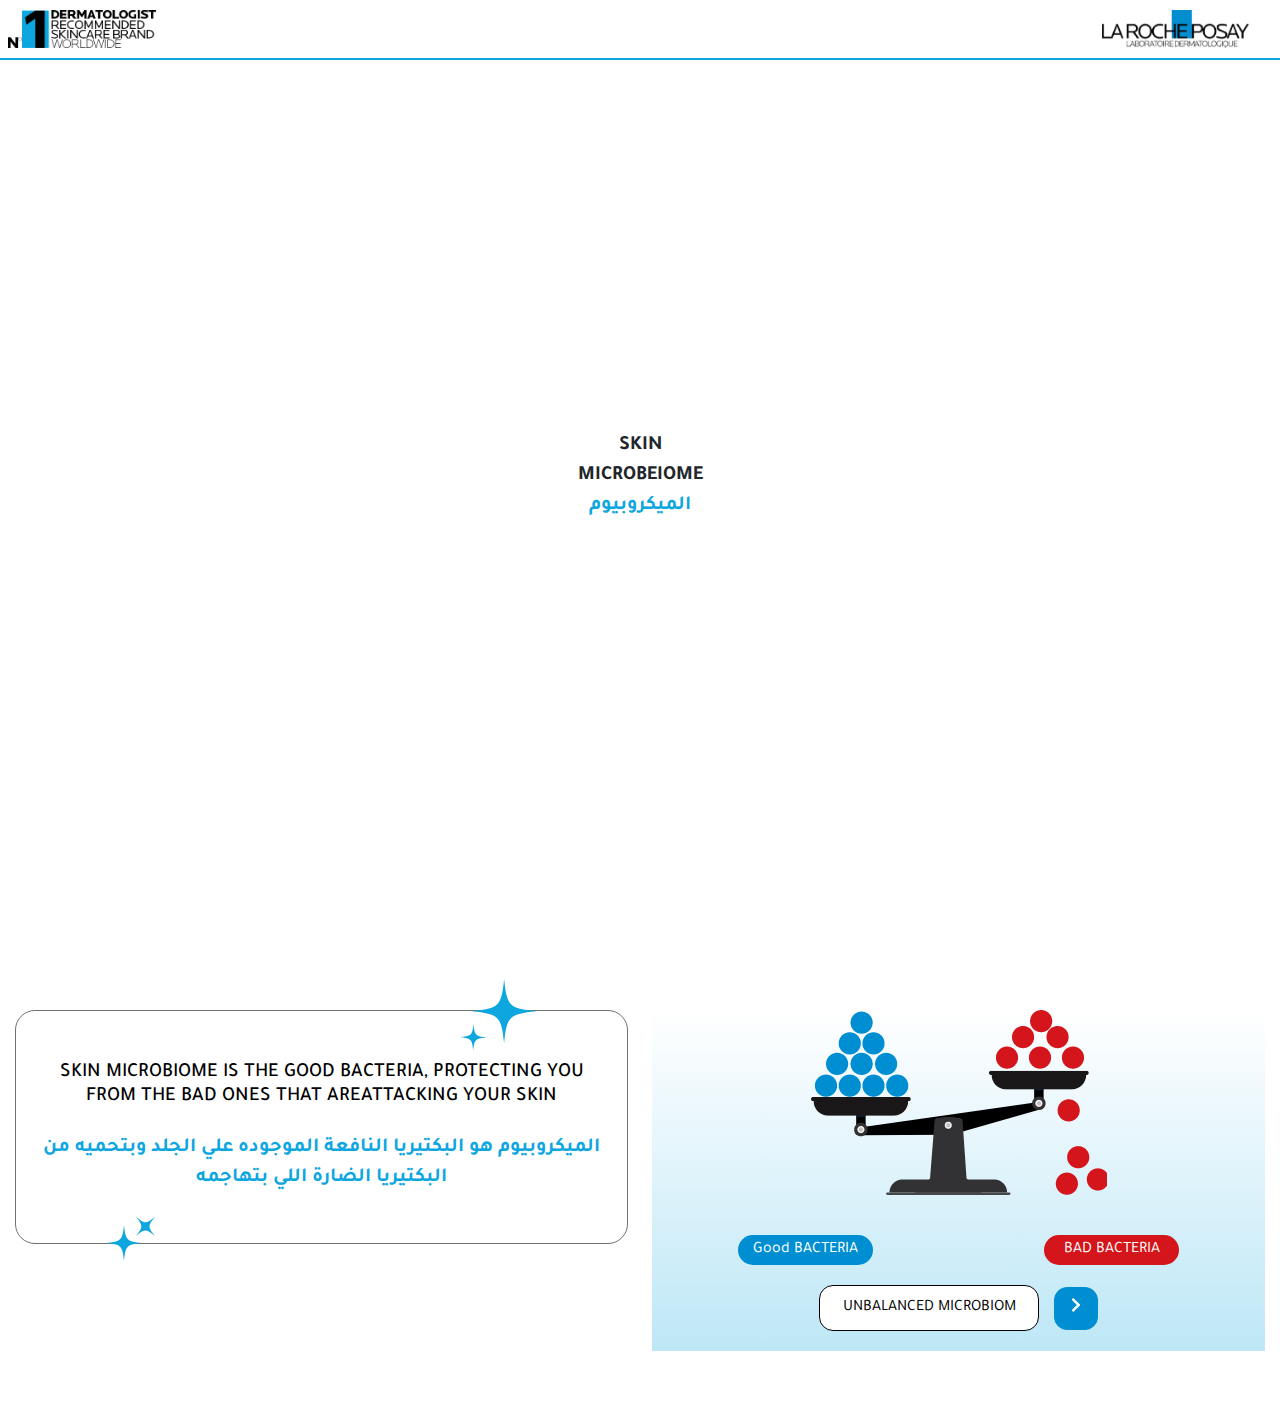
==== index.html @ da508f16 "first commit" ====
<!DOCTYPE html>
<html lang="en">
  <head>
    <meta charset="UTF-8" />
    <meta http-equiv="X-UA-Compatible" content="IE=edge" />
    <meta name="viewport" content="width=device-width, initial-scale=1.0" />
    <title>LA-ROUCHE</title>
    <link rel="stylesheet" href="assets/css/all.min.css" />
    <link rel="stylesheet" href="assets/css/animate.css" />
    <link rel="stylesheet" href="assets/css/bootstrap.min.css" />
    <link rel="stylesheet" href="assets/sass/main.scss" />
    <link rel="stylesheet" href="assets/sass/main.css" />
    <style>
      header {
        background-image: url("./assets/images/lrp-microbiome-visual.png");
      }
    </style>
  </head>
  <body>
    <!-- start Nav -->
    <nav>
      <div
        class="d-flex justify-content-between align-content-start flex-row px-2"
      >
        <img src="./assets/images/Vector Smart Object.png" alt="" />
        <img src="./assets/images/Group-101.png" alt="" />
      </div>
    </nav>
    <!-- start Nav -->

    <!-- start header -->
    <header>
      <div class="overlay">
        <h2 style="color: #fff">أعرف أكثر عن</h2>
        <div class="_info">
          <p>
            SKIN <br />
            MICROBEIOME
          </p>
          <span> الميكروبيوم </span>
        </div>
        <img src="./assets/images/down-chevron.png" alt="arrow" />
      </div>
    </header>
    <!-- start header -->

    <!-- start micromeiome -->
    <section class="about_">
      <div class="row">
        <div class="col-md-6 col-12">
          <div class="about_us">
            <h4 class="text-uppercase mb-4 font-weight-bold">
              SKIN MICROBIOME IS THE GOOD BACTERIA, PROTECTING YOU FROM THE BAD
              ONES THAT AREATTACKING YOUR SKIN
            </h4>
            <span
              >الميكروبيوم هو البكتيريا النافعة الموجوده علي الجلد وبتحميه من
              البكتيريا الضارة اللي بتهاجمه
            </span>
            <div class="star-one">
              <img src="./assets/images/Group-109.png" alt="">
              <img src="./assets/images/Group-113.png" alt="">
            </div>
            <div class="star-two">
              <img src="./assets/images/Group-111.png" alt="">
              <img src="./assets/images/Group-114.png" alt="">
            </div>
          </div>
        </div>
        <div class="col-md-6 col-12">
          <div class="about_us_desc">
            <img src="./assets/images/Group-2435.png" alt="info" />
            <div class="btns_">
              <button>Good BACTERIA</button>
              <button>BAD BACTERIA</button>
            </div>
            <div class="_anchor">
              <span> UNBALANCED MICROBIOM </span>
              <a href="categoies.html">
                <i class="fas fa-chevron-right"> </i>
              </a>
            </div>
          </div>
        </div>
      </div>
    </section>
    <!-- start micromeiome -->

    <script src="assets/js/jquery-3.6.0.min.js"></script>
    <script src="assets/js/bootstrap.min.js"></script>
    <script src="assets/js/all.min.js"></script>
    <script src="assets/js/wow.min.js"></script>
    <script src="assets/js/main.js"></script>
  </body>
</html>
---- assets/sass/main.css ----
@import url("https://fonts.googleapis.com/css2?family=Cairo:wght@400;700;900&family=Tajawal:wght@400;700;900&display=swap");
* {
  padding: 0;
  margin: 0;
  -webkit-box-sizing: border-box;
          box-sizing: border-box;
  scroll-behavior: smooth;
}

body {
  direction: ltr;
  text-align: start;
  overflow-x: hidden;
  font-family: 'Tajawal', sans-serif;
}

::-webkit-scrollbar-thumb {
  background-color: #0DA6DF;
  border-radius: 0px;
}

::-webkit-scrollbar {
  width: 4px;
  background-color: transparent;
}

a {
  text-decoration: none !important;
}

h1,
h2,
h3,
h4,
h5,
h6,
p,
span,
a,
li,
label {
  text-transform: capitalize;
}

ul,
ol {
  list-style: none;
  margin: 0px;
  padding: 0px;
}

button {
  outline: 0;
  border: 0;
  background: transparent;
}

.theme {
  --primary-color: #0DA6DF;
}

nav {
  border-bottom: 2px solid #0DA6DF;
}

nav img {
  -o-object-fit: contain;
     object-fit: contain;
  padding: 10px 0;
}

header {
  background-position: center;
  background-size: cover;
  background-attachment: fixed;
  background-repeat: no-repeat;
  height: 100vh;
  width: 100%;
}

header .overlay {
  position: relative;
  width: 100%;
  height: 100%;
  display: -webkit-box;
  display: -ms-flexbox;
  display: flex;
  -webkit-box-pack: center;
      -ms-flex-pack: center;
          justify-content: center;
  -webkit-box-align: center;
      -ms-flex-align: center;
          align-items: center;
  -webkit-box-orient: vertical;
  -webkit-box-direction: normal;
      -ms-flex-direction: column;
          flex-direction: column;
}

header h2 {
  color: #fff;
  font-size: 36px;
  font-weight: bold;
}

header ._info {
  background: #ffffffe0;
  padding: 15px;
  border-radius: 50%;
  width: 150px;
  height: 150px;
  display: -webkit-box;
  display: -ms-flexbox;
  display: flex;
  -webkit-box-pack: center;
      -ms-flex-pack: center;
          justify-content: center;
  -webkit-box-align: center;
      -ms-flex-align: center;
          align-items: center;
  -webkit-box-orient: vertical;
  -webkit-box-direction: normal;
      -ms-flex-direction: column;
          flex-direction: column;
}

header ._info p {
  font-size: 20px;
  font-weight: bold;
  text-align: center;
  margin-bottom: 0;
  z-index: 999;
}

header ._info span {
  font-weight: bold;
  color: #0DA6DF;
  font-size: 20px;
  z-index: 999;
}

header img {
  width: 50px;
  margin-top: 70px;
}

.about_ {
  padding: 50px 15px;
}

.about_ .about_us {
  text-align: center;
  border-radius: 20px;
  border: 1px solid #707070;
  padding: 50px 25px;
  position: relative;
}

.about_ .about_us h4 {
  font-size: 20px;
  color: #000;
}

.about_ .about_us span {
  font-size: 20px;
  color: #0DA6DF;
  font-weight: bold;
}

.about_ .star-one {
  position: absolute;
  top: -32px;
  right: 90px;
}

.about_ .star-one img:last-of-type {
  top: 45px;
  right: 50px;
  position: absolute;
}

.about_ .star-two {
  position: absolute;
  bottom: -18px;
  left: 90px;
}

.about_ .star-two img:last-of-type {
  bottom: 25px;
  left: 30px;
  position: absolute;
}

.about_ .about_us_desc {
  text-align: center;
  background-image: -webkit-gradient(linear, left bottom, left top, from(#0da6df45), to(#FFFFFF));
  background-image: linear-gradient(to top, #0da6df45, #FFFFFF);
  padding-bottom: 20px;
}

@media (max-width: 991px) {
  .about_ .about_us_desc {
    margin-top: 35px;
  }
}

.about_ .about_us_desc .btns_ {
  margin-top: 20px;
  display: -webkit-box;
  display: -ms-flexbox;
  display: flex;
  -ms-flex-pack: distribute;
      justify-content: space-around;
  -webkit-box-orient: horizontal;
  -webkit-box-direction: normal;
      -ms-flex-direction: row;
          flex-direction: row;
  -webkit-box-align: center;
      -ms-flex-align: center;
          align-items: center;
}

.about_ .about_us_desc .btns_ button {
  width: 135px;
  border-radius: 20px;
  height: 30px;
  color: #fff;
  padding: 0 0px;
}

.about_ .about_us_desc .btns_ button:first-of-type {
  background-color: #008ED2;
}

.about_ .about_us_desc .btns_ button:last-of-type {
  background-color: #D4151B;
}

.about_ .about_us_desc ._anchor {
  margin-top: 20px;
  display: -webkit-box;
  display: -ms-flexbox;
  display: flex;
  -webkit-box-pack: center;
      -ms-flex-pack: center;
          justify-content: center;
  gap: 15px;
  -webkit-box-orient: horizontal;
  -webkit-box-direction: normal;
      -ms-flex-direction: row;
          flex-direction: row;
  -webkit-box-align: center;
      -ms-flex-align: center;
          align-items: center;
}

.about_ .about_us_desc ._anchor span:first-of-type {
  color: #000;
  border-radius: 14px;
  background-color: #fff;
  border: 1px solid #000;
  padding: 10px;
  width: 220px;
}

.about_ .about_us_desc ._anchor a {
  color: #fff;
  border-radius: 13px;
  background-color: #008ED2;
  border: 1px solid #008ED2;
  padding: 7px 16px;
  height: 43px;
  line-height: 29px;
}

.categories {
  text-align: center;
}

.categories .info_catg {
  text-align: center;
  padding: 15px;
}

.categories .info_catg p {
  color: #000;
  margin: 0px 0;
  font-size: 25px;
}

.categories .info_catg span {
  color: #008ED2;
  font-weight: bold;
  font-size: 25px;
}

.categories .item_ {
  border: 1px solid #000;
  border-radius: 23px;
  width: 150px;
  text-align: center;
  margin: 15px 0;
  -webkit-box-shadow: #0d6efd47 0px 7px 13px 0px;
          box-shadow: #0d6efd47 0px 7px 13px 0px;
}

.categories .item_ span:first-of-type {
  background: #fff;
  border-radius: 23px 23px 0 0;
  padding: 20px;
  border-bottom: 1px solid #707070;
  color: #008ED2;
  font-weight: bold;
}

.categories .item_ span:last-of-type {
  background: #0DA6DF;
  border-radius: 0 0 23px 23px;
  padding: 20px;
  font-weight: bold;
  color: #fff;
}

.categories .col-6, .categories .col-12 {
  display: -webkit-box;
  display: -ms-flexbox;
  display: flex;
  -webkit-box-pack: center;
      -ms-flex-pack: center;
          justify-content: center;
  -webkit-box-align: center;
      -ms-flex-align: center;
          align-items: center;
}

.products {
  padding: 30px 0;
}

.products .products-info p {
  color: #000;
  margin: 0;
  font-size: 25px;
}

.products .products-info span {
  color: #008ED2;
  font-size: 25px;
  font-weight: bold;
}

.products .product-item {
  margin: 35px 0;
}

.products .product-item a {
  background-color: #008ED2;
  color: #fff !important;
  padding: 8px 15px;
  width: 120px;
  border-radius: 14px;
}

.oily-products {
  padding: 50px 0;
}

.oily-products .arrow {
  margin-bottom: 50px;
}

.oily-products .arrow svg {
  color: #000;
  font-size: 30px;
}

.oily-products .product-list {
  margin: 35px 0;
}

.oily-products .product-list .product-img {
  border: 2px solid #008ED2;
  border-radius: 17px;
}

.oily-products .product-list .product-img img {
  width: 175px;
}

.oily-products .product-list p {
  color: #000;
  font-weight: bold;
  margin-bottom: 5px;
  font-size: 18px;
}

.oily-products .product-list span {
  display: block;
  font-size: 18px;
}

.oily-products .product-list span:not(:first-of-type) {
  color: #008ED2;
}
/*# sourceMappingURL=main.css.map */
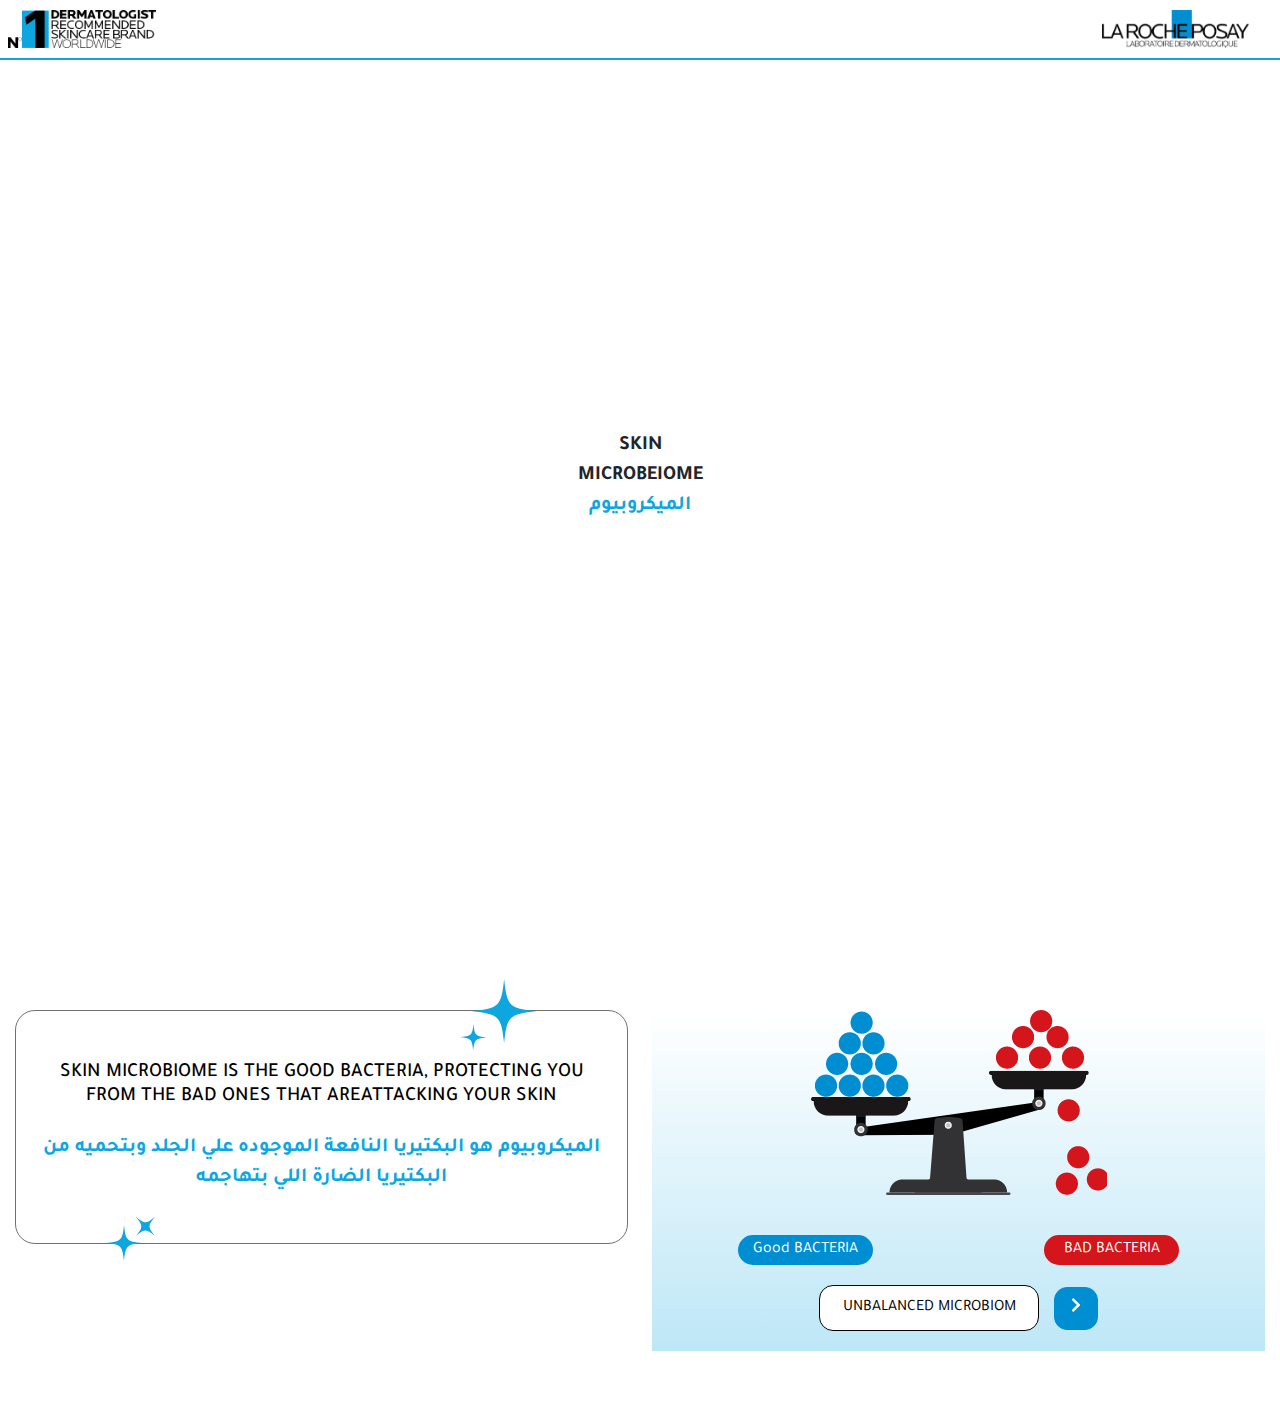
==== commit 2ad0a39c: "first" ====
--- a/index.html
+++ b/index.html
@@ -12,7 +12,7 @@
     <link rel="stylesheet" href="assets/sass/main.css" />
     <style>
       header {
-        background-image: url("./assets/images/lrp-microbiome-visual.png");
+        background-image: url("./assets/images/lrp-microbiome-visual.webp");
       }
     </style>
   </head>
@@ -22,8 +22,8 @@
       <div
         class="d-flex justify-content-between align-content-start flex-row px-2"
       >
-        <img src="./assets/images/Vector Smart Object.png" alt="" />
-        <img src="./assets/images/Group-101.png" alt="" />
+        <img src="./assets/images/Vector-Smart-Object.webp" alt="" />
+        <img src="./assets/images/Group-101.webp" alt="" />
       </div>
     </nav>
     <!-- start Nav -->
@@ -39,7 +39,7 @@
           </p>
           <span> الميكروبيوم </span>
         </div>
-        <img src="./assets/images/down-chevron.png" alt="arrow" />
+        <img src="./assets/images/down-chevron.webp" alt="arrow" />
       </div>
     </header>
     <!-- start header -->
@@ -58,18 +58,18 @@
               البكتيريا الضارة اللي بتهاجمه
             </span>
             <div class="star-one">
-              <img src="./assets/images/Group-109.png" alt="">
-              <img src="./assets/images/Group-113.png" alt="">
+              <img src="./assets/images/Group-109.webp" alt="">
+              <img src="./assets/images/Group-113.webp" alt="">
             </div>
             <div class="star-two">
-              <img src="./assets/images/Group-111.png" alt="">
-              <img src="./assets/images/Group-114.png" alt="">
+              <img src="./assets/images/Group-111.webp" alt="">
+              <img src="./assets/images/Group-114.webp" alt="">
             </div>
           </div>
         </div>
         <div class="col-md-6 col-12">
           <div class="about_us_desc">
-            <img src="./assets/images/Group-2435.png" alt="info" />
+            <img src="./assets/images/Group-2435.webp" alt="info" />
             <div class="btns_">
               <button>Good BACTERIA</button>
               <button>BAD BACTERIA</button>
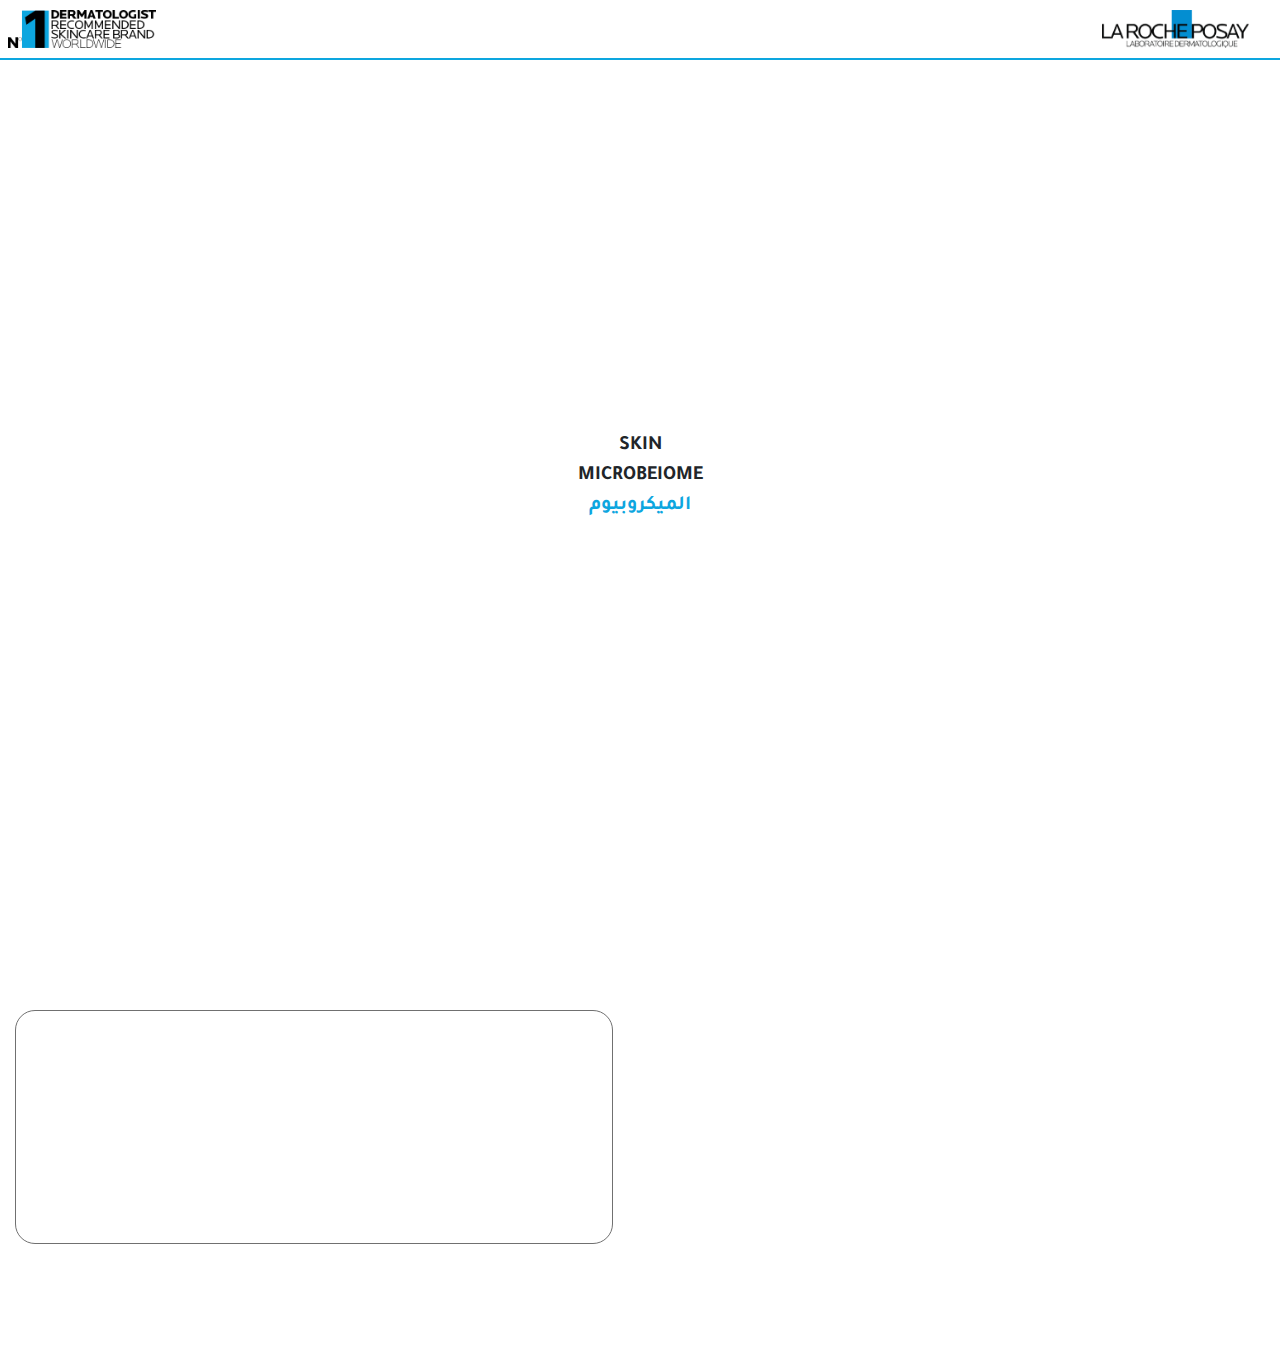
==== commit 3564d24d: "push" ====
--- a/index.html
+++ b/index.html
@@ -4,7 +4,9 @@
     <meta charset="UTF-8" />
     <meta http-equiv="X-UA-Compatible" content="IE=edge" />
     <meta name="viewport" content="width=device-width, initial-scale=1.0" />
-    <title>LA-ROUCHE</title>
+    <title>LA ROCHE POSAY</title>
+    <link rel="icon" href="./assets/images/Group-101.webp" type="image/x-icon" />
+    <link rel="shortcut icon" href="./assets/images/Group-101.webp" type="image/x-icon" />
     <link rel="stylesheet" href="assets/css/all.min.css" />
     <link rel="stylesheet" href="assets/css/animate.css" />
     <link rel="stylesheet" href="assets/css/bootstrap.min.css" />
@@ -17,29 +19,33 @@
     </style>
   </head>
   <body>
-    <!-- start Nav -->
+    <!-- start Navbar -->
     <nav>
       <div
         class="d-flex justify-content-between align-content-start flex-row px-2"
       >
-        <img src="./assets/images/Vector-Smart-Object.webp" alt="" />
-        <img src="./assets/images/Group-101.webp" alt="" />
+        <a href="index.html">
+          <img src="./assets/images/Vector-Smart-Object.webp" alt="" />
+        </a>
+        <a href="index.html">
+          <img src="./assets/images/Group-101.webp" alt="" />
+        </a>
       </div>
     </nav>
-    <!-- start Nav -->
+    <!-- start Navbar -->
 
     <!-- start header -->
     <header>
       <div class="overlay">
-        <h2 style="color: #fff">أعرف أكثر عن</h2>
-        <div class="_info">
+        <h2 style="color: #fff" class="wow fadeIn" data-wow-duration="0.5s" data-wow-delay="0.5s">أعرف أكثر عن</h2>
+        <div class="_info wow fadeInRight" data-wow-duration="0.7s" data-wow-delay="0.5s">
           <p>
             SKIN <br />
             MICROBEIOME
           </p>
           <span> الميكروبيوم </span>
         </div>
-        <img src="./assets/images/down-chevron.webp" alt="arrow" />
+        <img src="./assets/images/down-chevron.webp" alt="arrow" class="wow fadeInRight" data-wow-duration="0.7s" data-wow-delay="0.5s"/>
       </div>
     </header>
     <!-- start header -->
@@ -49,34 +55,34 @@
       <div class="row">
         <div class="col-md-6 col-12">
           <div class="about_us">
-            <h4 class="text-uppercase mb-4 font-weight-bold">
+            <h4 class="text-uppercase mb-4 font-weight-bold wow fadeInUp" data-wow-duration="0.5s" data-wow-delay="0.5s">
               SKIN MICROBIOME IS THE GOOD BACTERIA, PROTECTING YOU FROM THE BAD
               ONES THAT AREATTACKING YOUR SKIN
             </h4>
-            <span
+            <span class=" wow fadeInUp" data-wow-duration="0.7s" data-wow-delay="0.5s"
               >الميكروبيوم هو البكتيريا النافعة الموجوده علي الجلد وبتحميه من
               البكتيريا الضارة اللي بتهاجمه
             </span>
-            <div class="star-one">
+            <div class="star-one wow fadeInUp" data-wow-duration="0.7s" data-wow-delay="0.5s">
               <img src="./assets/images/Group-109.webp" alt="">
               <img src="./assets/images/Group-113.webp" alt="">
             </div>
-            <div class="star-two">
+            <div class="star-two wow fadeInDown" data-wow-duration="0.9s" data-wow-delay="0.5s">
               <img src="./assets/images/Group-111.webp" alt="">
               <img src="./assets/images/Group-114.webp" alt="">
             </div>
           </div>
         </div>
         <div class="col-md-6 col-12">
-          <div class="about_us_desc">
+          <div class="about_us_desc wow fadeIn" data-wow-duration="0.8s" data-wow-delay="0.5s">
             <img src="./assets/images/Group-2435.webp" alt="info" />
             <div class="btns_">
-              <button>Good BACTERIA</button>
-              <button>BAD BACTERIA</button>
+              <button class="wow fadeInRight" data-wow-duration="0.6s" data-wow-delay="0.5s">Good BACTERIA</button>
+              <button class="wow fadeInLeft" data-wow-duration="0.6s" data-wow-delay="0.5s">BAD BACTERIA</button>
             </div>
-            <div class="_anchor">
+            <div class="_anchor wow fadeInDown" data-wow-duration="0.8s" data-wow-delay="0.5s">
               <span> UNBALANCED MICROBIOM </span>
-              <a href="categoies.html">
+              <a href="problems.html">
                 <i class="fas fa-chevron-right"> </i>
               </a>
             </div>
--- a/assets/sass/main.css
+++ b/assets/sass/main.css
@@ -145,7 +145,7 @@
 }
 
 .about_ {
-  padding: 50px 15px;
+  padding: 50px 0px 0 0px;
 }
 
 .about_ .about_us {
@@ -154,6 +154,7 @@
   border: 1px solid #707070;
   padding: 50px 25px;
   position: relative;
+  margin: 0 15px;
 }
 
 .about_ .about_us h4 {
@@ -223,9 +224,8 @@
 .about_ .about_us_desc .btns_ button {
   width: 135px;
   border-radius: 20px;
-  height: 30px;
   color: #fff;
-  padding: 0 0px;
+  padding: 5px 0px;
 }
 
 .about_ .about_us_desc .btns_ button:first-of-type {
@@ -236,8 +236,8 @@
   background-color: #D4151B;
 }
 
-.about_ .about_us_desc ._anchor {
-  margin-top: 20px;
+._anchor {
+  margin-top: 35px;
   display: -webkit-box;
   display: -ms-flexbox;
   display: flex;
@@ -254,7 +254,7 @@
           align-items: center;
 }
 
-.about_ .about_us_desc ._anchor span:first-of-type {
+._anchor span:first-of-type {
   color: #000;
   border-radius: 14px;
   background-color: #fff;
@@ -263,14 +263,12 @@
   width: 220px;
 }
 
-.about_ .about_us_desc ._anchor a {
+._anchor a {
   color: #fff;
   border-radius: 13px;
   background-color: #008ED2;
   border: 1px solid #008ED2;
-  padding: 7px 16px;
-  height: 43px;
-  line-height: 29px;
+  padding: 10px 16px;
 }
 
 .categories {
@@ -311,6 +309,17 @@
   border-bottom: 1px solid #707070;
   color: #008ED2;
   font-weight: bold;
+  height: 80px;
+  text-align: center;
+  display: -webkit-box;
+  display: -ms-flexbox;
+  display: flex;
+  -webkit-box-pack: center;
+      -ms-flex-pack: center;
+          justify-content: center;
+  -webkit-box-align: center;
+      -ms-flex-align: center;
+          align-items: center;
 }
 
 .categories .item_ span:last-of-type {
@@ -319,9 +328,21 @@
   padding: 20px;
   font-weight: bold;
   color: #fff;
-}
-
-.categories .col-6, .categories .col-12 {
+  height: 80px;
+  text-align: center;
+  display: -webkit-box;
+  display: -ms-flexbox;
+  display: flex;
+  -webkit-box-pack: center;
+      -ms-flex-pack: center;
+          justify-content: center;
+  -webkit-box-align: center;
+      -ms-flex-align: center;
+          align-items: center;
+}
+
+.categories .col-6,
+.categories .col-12 {
   display: -webkit-box;
   display: -ms-flexbox;
   display: flex;
@@ -362,11 +383,11 @@
 }
 
 .oily-products {
-  padding: 50px 0;
+  padding: 25px 0;
 }
 
 .oily-products .arrow {
-  margin-bottom: 50px;
+  margin-bottom: 25px;
 }
 
 .oily-products .arrow svg {
@@ -384,7 +405,8 @@
 }
 
 .oily-products .product-list .product-img img {
-  width: 175px;
+  width: 140px;
+  border-radius: 18px;
 }
 
 .oily-products .product-list p {
@@ -396,10 +418,27 @@
 
 .oily-products .product-list span {
   display: block;
-  font-size: 18px;
+  font-size: 17px;
 }
 
 .oily-products .product-list span:not(:first-of-type) {
   color: #008ED2;
 }
+
+footer {
+  padding-top: 15px;
+  background-image: -webkit-gradient(linear, left top, left bottom, from(#0da6df45), to(#FFFFFF));
+  background-image: linear-gradient(to bottom, #0da6df45, #FFFFFF);
+}
+
+footer span {
+  color: #000;
+  font-weight: bold;
+}
+
+footer svg {
+  color: #1377D4;
+  -webkit-margin-start: 5px;
+          margin-inline-start: 5px;
+}
 /*# sourceMappingURL=main.css.map */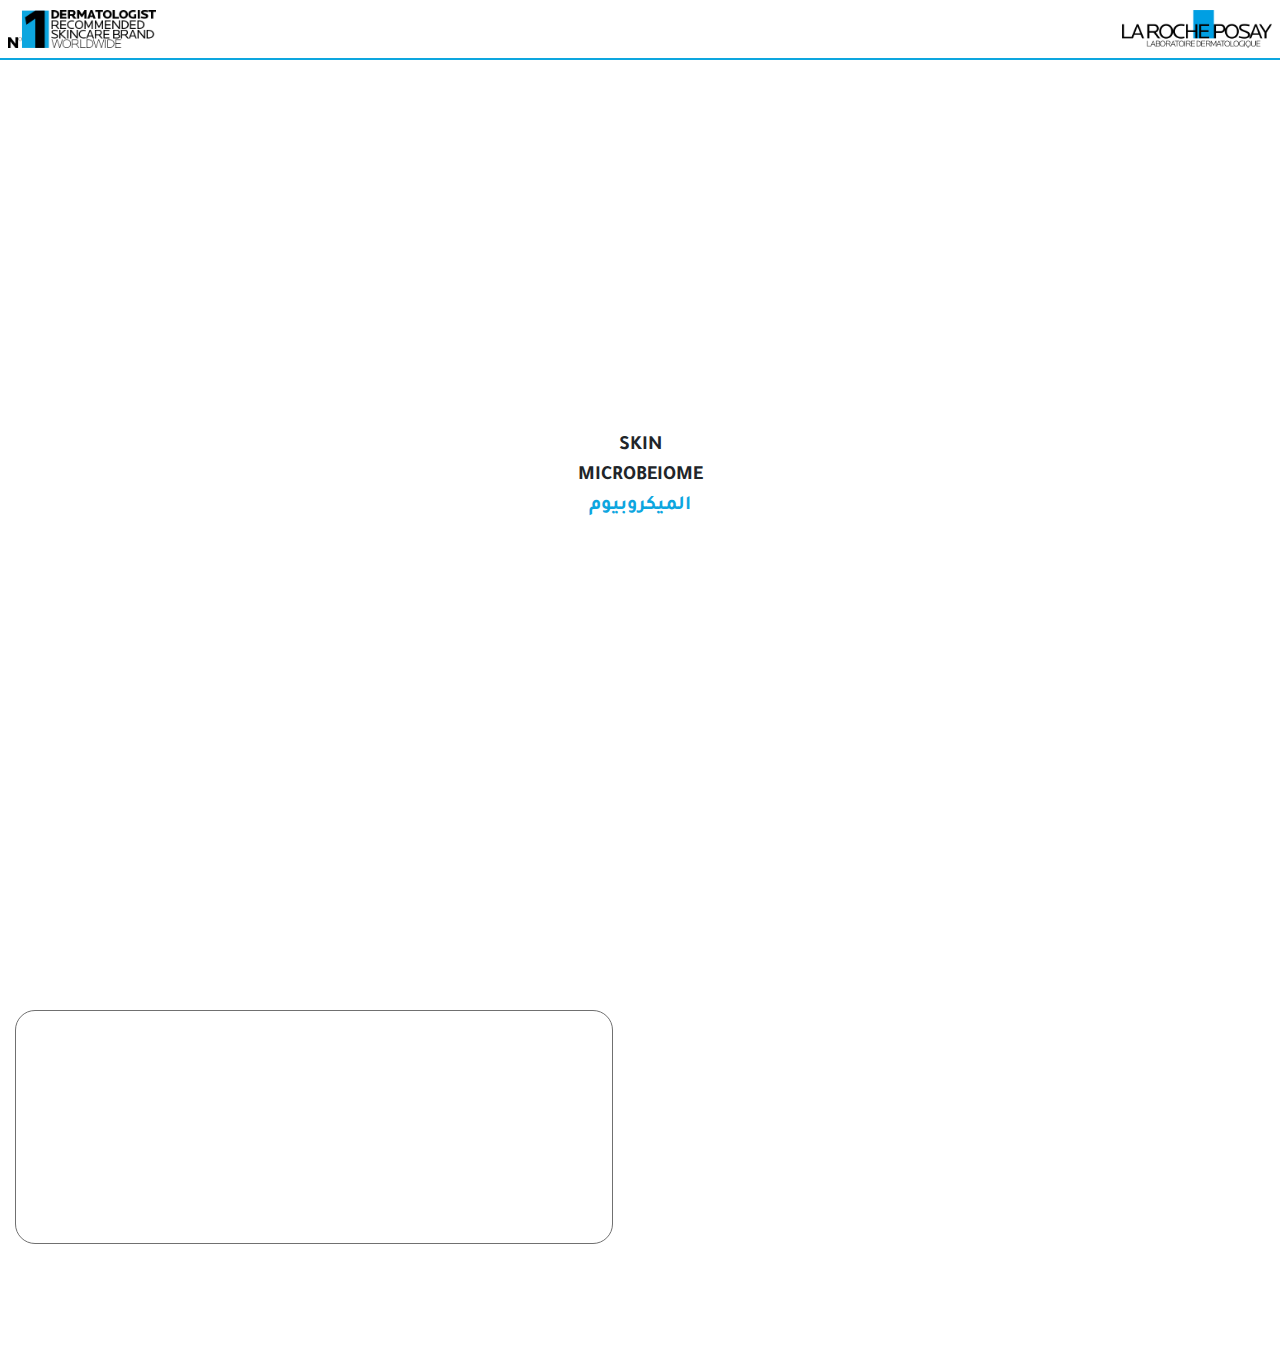
==== commit 094435d8: "push" ====
--- a/index.html
+++ b/index.html
@@ -5,8 +5,8 @@
     <meta http-equiv="X-UA-Compatible" content="IE=edge" />
     <meta name="viewport" content="width=device-width, initial-scale=1.0" />
     <title>LA ROCHE POSAY</title>
-    <link rel="icon" href="./assets/images/Group-101.webp" type="image/x-icon" />
-    <link rel="shortcut icon" href="./assets/images/Group-101.webp" type="image/x-icon" />
+    <link rel="icon" href="./assets/images/la-roche-posey-NEW-LOGO-LRP4.png" type="image/x-icon" />
+    <link rel="shortcut icon" href="./assets/images/la-roche-posey-NEW-LOGO-LRP4.png" type="image/x-icon" />
     <link rel="stylesheet" href="assets/css/all.min.css" />
     <link rel="stylesheet" href="assets/css/animate.css" />
     <link rel="stylesheet" href="assets/css/bootstrap.min.css" />
@@ -28,7 +28,7 @@
           <img src="./assets/images/Vector-Smart-Object.webp" alt="" />
         </a>
         <a href="index.html">
-          <img src="./assets/images/Group-101.webp" alt="" />
+          <img src="./assets/images/la-roche-posey-NEW-LOGO-LRP4.png" width="150" alt="" />
         </a>
       </div>
     </nav>
--- a/assets/sass/main.css
+++ b/assets/sass/main.css
@@ -222,10 +222,10 @@
 }
 
 .about_ .about_us_desc .btns_ button {
-  width: 135px;
   border-radius: 20px;
   color: #fff;
-  padding: 5px 0px;
+  padding: 5px 25px;
+  text-align: center;
 }
 
 .about_ .about_us_desc .btns_ button:first-of-type {
@@ -259,8 +259,8 @@
   border-radius: 14px;
   background-color: #fff;
   border: 1px solid #000;
-  padding: 10px;
-  width: 220px;
+  padding: 10px 15px;
+  text-align: center;
 }
 
 ._anchor a {
@@ -269,6 +269,7 @@
   background-color: #008ED2;
   border: 1px solid #008ED2;
   padding: 10px 16px;
+  text-align: center;
 }
 
 .categories {
@@ -377,8 +378,8 @@
 .products .product-item a {
   background-color: #008ED2;
   color: #fff !important;
-  padding: 8px 15px;
-  width: 120px;
+  padding: 8px 25px;
+  text-align: center;
   border-radius: 14px;
 }
 
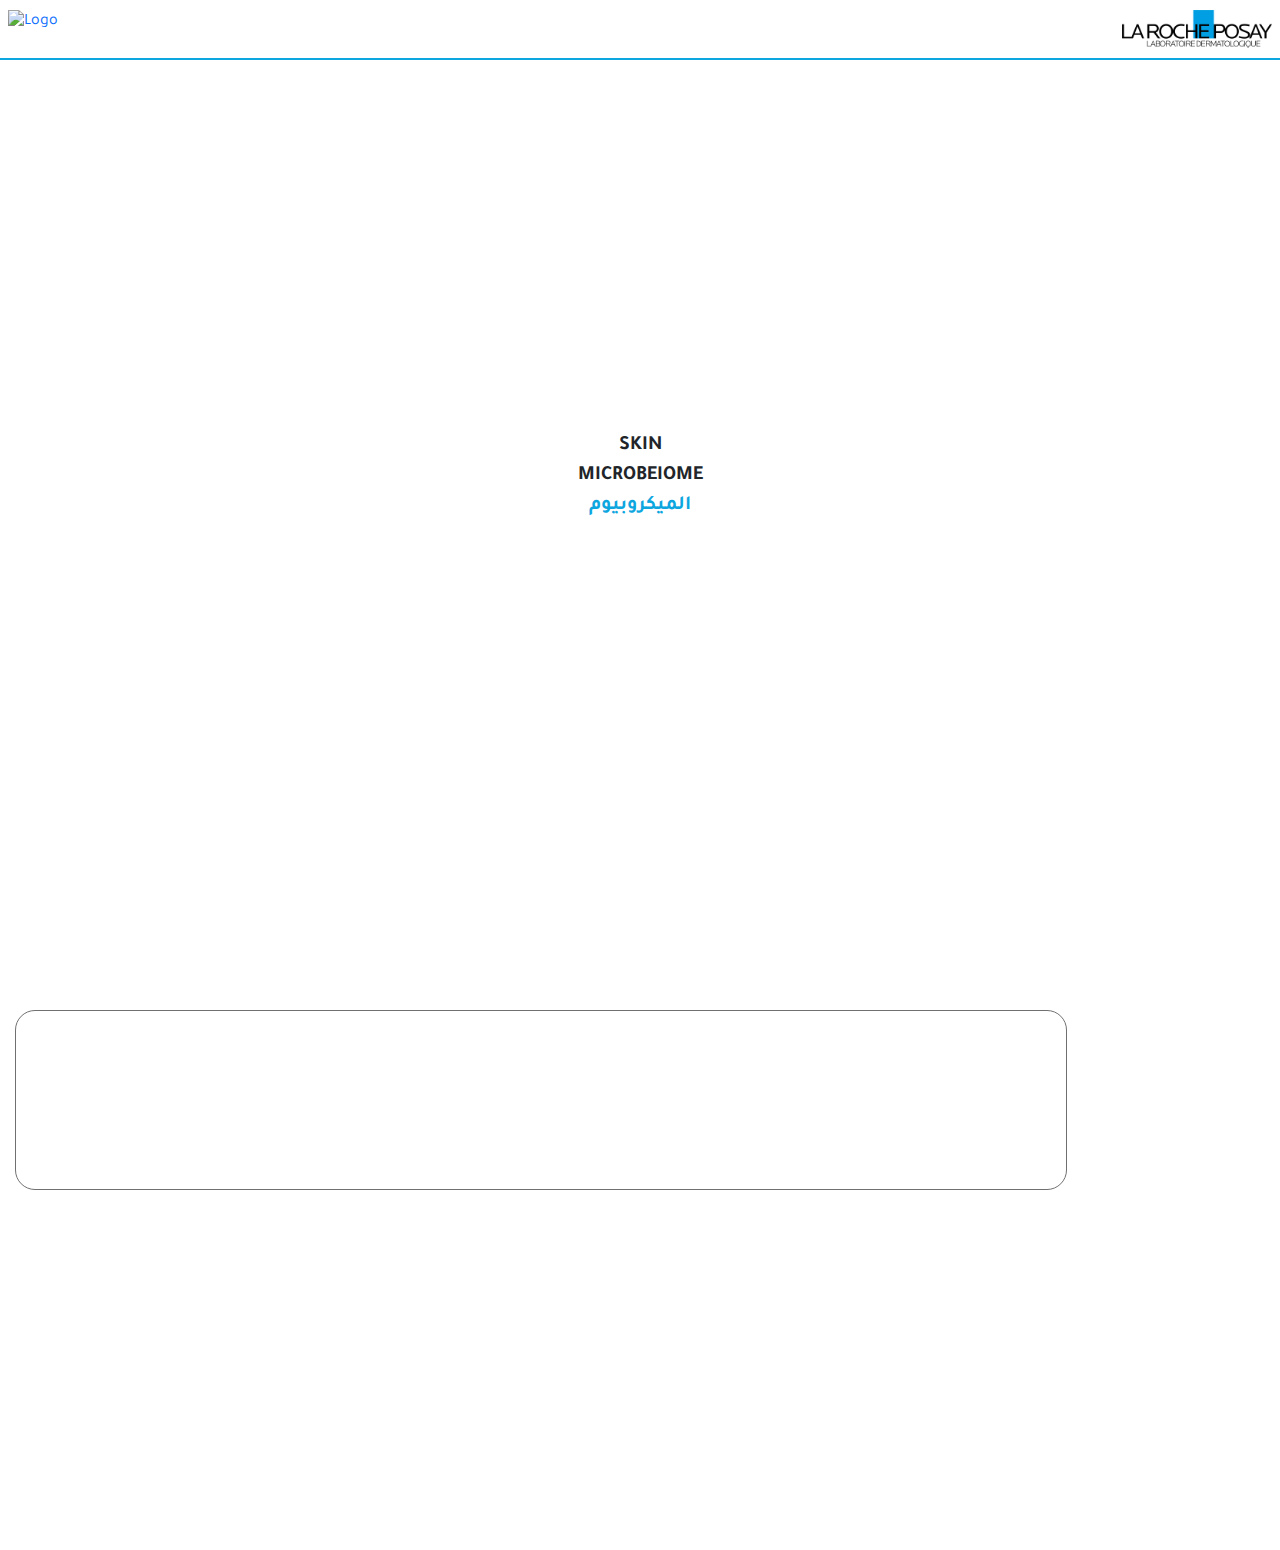
==== commit 56d57c38: "push" ====
--- a/index.html
+++ b/index.html
@@ -5,8 +5,16 @@
     <meta http-equiv="X-UA-Compatible" content="IE=edge" />
     <meta name="viewport" content="width=device-width, initial-scale=1.0" />
     <title>LA ROCHE POSAY</title>
-    <link rel="icon" href="./assets/images/la-roche-posey-NEW-LOGO-LRP4.png" type="image/x-icon" />
-    <link rel="shortcut icon" href="./assets/images/la-roche-posey-NEW-LOGO-LRP4.png" type="image/x-icon" />
+    <link
+      rel="icon"
+      href="./assets/images/la-roche-posey-NEW-LOGO-LRP4.png"
+      type="image/x-icon"
+    />
+    <link
+      rel="shortcut icon"
+      href="./assets/images/la-roche-posey-NEW-LOGO-LRP4.png"
+      type="image/x-icon"
+    />
     <link rel="stylesheet" href="assets/css/all.min.css" />
     <link rel="stylesheet" href="assets/css/animate.css" />
     <link rel="stylesheet" href="assets/css/bootstrap.min.css" />
@@ -19,73 +27,127 @@
     </style>
   </head>
   <body>
-    <!-- start Navbar -->
+    <!-- start Nav -->
     <nav>
       <div
         class="d-flex justify-content-between align-content-start flex-row px-2"
       >
         <a href="index.html">
-          <img src="./assets/images/Vector-Smart-Object.webp" alt="" />
+          <img src="./assets/images/Untitled.png" width="150" alt="logo" />
         </a>
         <a href="index.html">
-          <img src="./assets/images/la-roche-posey-NEW-LOGO-LRP4.png" width="150" alt="" />
+          <img
+            src="./assets/images/la-roche-posey-NEW-LOGO-LRP4.png"
+            width="150"
+            alt="logo"
+          />
         </a>
       </div>
     </nav>
-    <!-- start Navbar -->
+    <!-- start Nav -->
 
     <!-- start header -->
     <header>
       <div class="overlay">
-        <h2 style="color: #fff" class="wow fadeIn" data-wow-duration="0.5s" data-wow-delay="0.5s">أعرف أكثر عن</h2>
-        <div class="_info wow fadeInRight" data-wow-duration="0.7s" data-wow-delay="0.5s">
+        <h2
+          style="color: #fff"
+          class="wow fadeIn"
+          data-wow-duration="0.5s"
+          data-wow-delay="0.5s"
+        >
+          أعرف أكثر عن
+        </h2>
+        <div
+          class="_info wow fadeInRight"
+          data-wow-duration="0.7s"
+          data-wow-delay="0.5s"
+        >
           <p>
             SKIN <br />
             MICROBEIOME
           </p>
           <span> الميكروبيوم </span>
         </div>
-        <img src="./assets/images/down-chevron.webp" alt="arrow" class="wow fadeInRight" data-wow-duration="0.7s" data-wow-delay="0.5s"/>
+        <img
+          src="./assets/images/down-chevron.webp"
+          alt="arrow"
+          class="wow fadeInRight"
+          data-wow-duration="0.7s"
+          data-wow-delay="0.5s"
+        />
       </div>
     </header>
     <!-- start header -->
 
     <!-- start micromeiome -->
-    <section class="about_">
-      <div class="row">
-        <div class="col-md-6 col-12">
-          <div class="about_us">
-            <h4 class="text-uppercase mb-4 font-weight-bold wow fadeInUp" data-wow-duration="0.5s" data-wow-delay="0.5s">
-              SKIN MICROBIOME IS THE GOOD BACTERIA, PROTECTING YOU FROM THE BAD
-              ONES THAT AREATTACKING YOUR SKIN
-            </h4>
-            <span class=" wow fadeInUp" data-wow-duration="0.7s" data-wow-delay="0.5s"
-              >الميكروبيوم هو البكتيريا النافعة الموجوده علي الجلد وبتحميه من
-              البكتيريا الضارة اللي بتهاجمه
-            </span>
-            <div class="star-one wow fadeInUp" data-wow-duration="0.7s" data-wow-delay="0.5s">
-              <img src="./assets/images/Group-109.webp" alt="">
-              <img src="./assets/images/Group-113.webp" alt="">
-            </div>
-            <div class="star-two wow fadeInDown" data-wow-duration="0.9s" data-wow-delay="0.5s">
-              <img src="./assets/images/Group-111.webp" alt="">
-              <img src="./assets/images/Group-114.webp" alt="">
-            </div>
+    <section class="about_ d-flex justify-content-start align-content-start flex-row flex-wrap">
+      <div>
+        <div class="about_us">
+          <h4
+            class="text-uppercase mb-4 font-weight-bold wow fadeInUp"
+            data-wow-duration="0.5s"
+            data-wow-delay="0.5s"
+          >
+            SKIN MICROBIOME IS THE GOOD BACTERIA, PROTECTING YOU FROM THE BAD
+            ONES THAT AREATTACKING YOUR SKIN
+          </h4>
+          <span
+            class="wow fadeInUp"
+            data-wow-duration="0.7s"
+            data-wow-delay="0.5s"
+            >الميكروبيوم هو البكتيريا النافعة الموجوده علي الجلد وبتحميه من
+            البكتيريا الضارة اللي بتهاجمه
+          </span>
+          <div
+            class="star-one wow fadeInUp"
+            data-wow-duration="0.7s"
+            data-wow-delay="0.5s"
+          >
+            <img src="./assets/images/Group-109.webp" alt="" />
+            <img src="./assets/images/Group-113.webp" alt="" />
+          </div>
+          <div
+            class="star-two wow fadeInDown"
+            data-wow-duration="0.9s"
+            data-wow-delay="0.5s"
+          >
+            <img src="./assets/images/Group-111.webp" alt="" />
+            <img src="./assets/images/Group-114.webp" alt="" />
           </div>
         </div>
-        <div class="col-md-6 col-12">
-          <div class="about_us_desc wow fadeIn" data-wow-duration="0.8s" data-wow-delay="0.5s">
-            <img src="./assets/images/Group-2435.webp" alt="info" />
-            <div class="btns_">
-              <button class="wow fadeInRight" data-wow-duration="0.6s" data-wow-delay="0.5s">Good BACTERIA</button>
-              <button class="wow fadeInLeft" data-wow-duration="0.6s" data-wow-delay="0.5s">BAD BACTERIA</button>
-            </div>
-            <div class="_anchor wow fadeInDown" data-wow-duration="0.8s" data-wow-delay="0.5s">
-              <span> UNBALANCED MICROBIOM </span>
-              <a href="problems.html">
-                <i class="fas fa-chevron-right"> </i>
-              </a>
-            </div>
+      </div>
+      <div class="w-100">
+        <div
+          class="about_us_desc wow fadeIn"
+          data-wow-duration="0.8s"
+          data-wow-delay="0.5s"
+        >
+          <img src="./assets/images/Group-2435.webp" alt="info" />
+          <div class="btns_">
+            <button
+              class="wow fadeInRight"
+              data-wow-duration="0.6s"
+              data-wow-delay="0.5s"
+            >
+              Good BACTERIA
+            </button>
+            <button
+              class="wow fadeInLeft"
+              data-wow-duration="0.6s"
+              data-wow-delay="0.5s"
+            >
+              BAD BACTERIA
+            </button>
+          </div>
+          <div
+            class="_anchor wow fadeInDown"
+            data-wow-duration="0.8s"
+            data-wow-delay="0.5s"
+          >
+            <span> UNBALANCED MICROBIOM </span>
+            <a href="problems.html">
+              <i class="fas fa-chevron-right"> </i>
+            </a>
           </div>
         </div>
       </div>
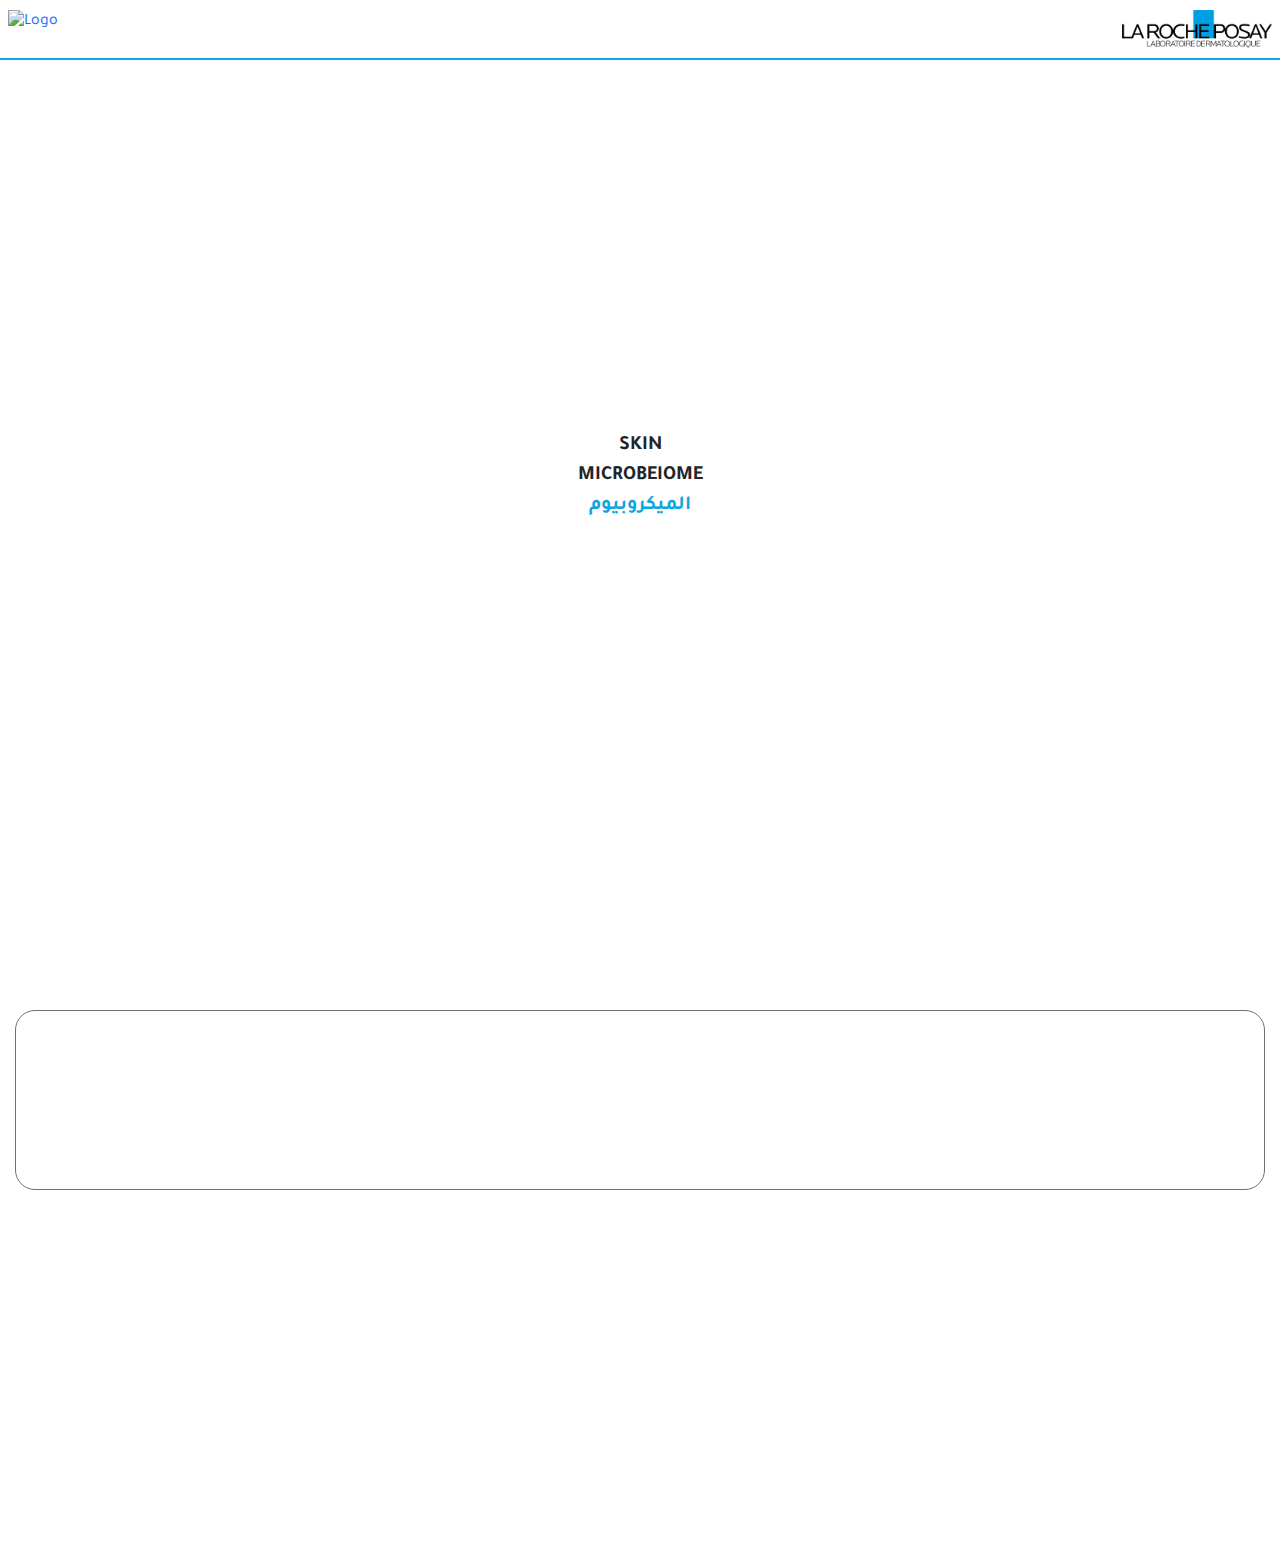
==== commit dd870fdf: "push" ====
--- a/index.html
+++ b/index.html
@@ -81,7 +81,7 @@
 
     <!-- start micromeiome -->
     <section class="about_ d-flex justify-content-start align-content-start flex-row flex-wrap">
-      <div>
+      <div class="w-100 mb-1">
         <div class="about_us">
           <h4
             class="text-uppercase mb-4 font-weight-bold wow fadeInUp"
@@ -129,7 +129,7 @@
               data-wow-duration="0.6s"
               data-wow-delay="0.5s"
             >
-              Good BACTERIA
+              GOOD BACTERIA
             </button>
             <button
               class="wow fadeInLeft"
@@ -140,9 +140,7 @@
             </button>
           </div>
           <div
-            class="_anchor wow fadeInDown"
-            data-wow-duration="0.8s"
-            data-wow-delay="0.5s"
+            class="_anchor"
           >
             <span> UNBALANCED MICROBIOM </span>
             <a href="problems.html">
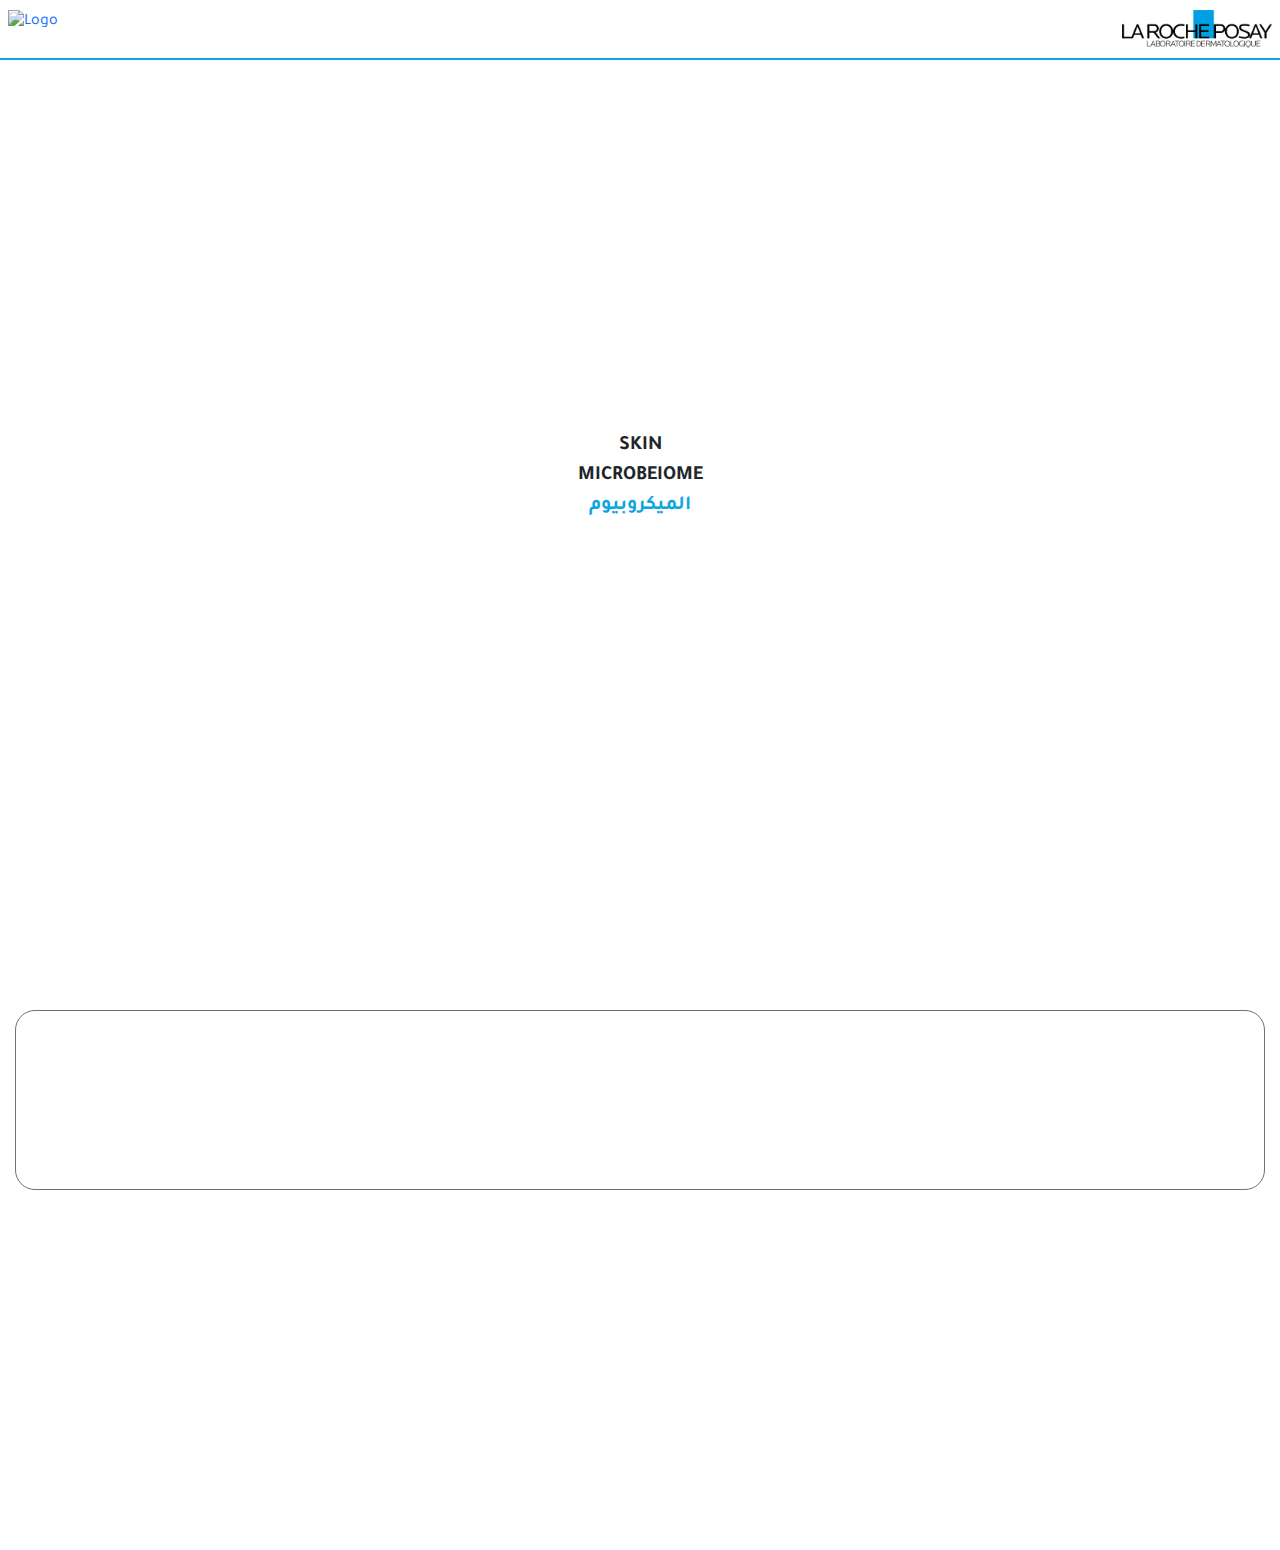
==== commit 567d16db: "push" ====
--- a/index.html
+++ b/index.html
@@ -89,7 +89,7 @@
             data-wow-delay="0.5s"
           >
             SKIN MICROBIOME IS THE GOOD BACTERIA, PROTECTING YOU FROM THE BAD
-            ONES THAT AREATTACKING YOUR SKIN
+            ONES THAT ARE ATTACKING YOUR SKIN
           </h4>
           <span
             class="wow fadeInUp"
@@ -142,7 +142,7 @@
           <div
             class="_anchor"
           >
-            <span> UNBALANCED MICROBIOM </span>
+            <span> UNBALANCED MICROBIOME </span>
             <a href="problems.html">
               <i class="fas fa-chevron-right"> </i>
             </a>
--- a/assets/sass/main.css
+++ b/assets/sass/main.css
@@ -224,16 +224,18 @@
 .about_ .about_us_desc .btns_ button {
   border-radius: 20px;
   color: #fff;
-  padding: 5px 25px;
+  padding: 0.2rem 1.5rem;
   text-align: center;
 }
 
 .about_ .about_us_desc .btns_ button:first-of-type {
-  background-color: #008ED2;
+  color: #008ED2;
+  font-weight: bold;
 }
 
 .about_ .about_us_desc .btns_ button:last-of-type {
-  background-color: #D4151B;
+  color: #D4151B;
+  font-weight: bold;
 }
 
 ._anchor {
@@ -259,7 +261,7 @@
   border-radius: 14px;
   background-color: #fff;
   border: 1px solid #000;
-  padding: 10px 15px;
+  padding: 0.6rem 1rem;
   text-align: center;
 }
 
@@ -268,7 +270,7 @@
   border-radius: 13px;
   background-color: #008ED2;
   border: 1px solid #008ED2;
-  padding: 10px 16px;
+  padding: 0.6rem 1rem;
   text-align: center;
 }
 
@@ -324,7 +326,7 @@
 }
 
 .categories .item_ span:last-of-type {
-  background: #0DA6DF;
+  background: #008ED2;
   border-radius: 0 0 23px 23px;
   padding: 20px;
   font-weight: bold;
@@ -378,7 +380,7 @@
 .products .product-item a {
   background-color: #008ED2;
   color: #fff !important;
-  padding: 8px 25px;
+  padding: 0.5rem 1.5rem;
   text-align: center;
   border-radius: 14px;
 }
@@ -408,6 +410,9 @@
 .oily-products .product-list .product-img img {
   width: 140px;
   border-radius: 18px;
+  height: 210PX;
+  -o-object-fit: contain;
+     object-fit: contain;
 }
 
 .oily-products .product-list p {
@@ -442,4 +447,16 @@
   -webkit-margin-start: 5px;
           margin-inline-start: 5px;
 }
+
+@media (max-width: 767px) {
+  .about_ .about_us_desc .btns_ button {
+    padding: 0.6rem 1.5rem 0.2rem 1.5rem;
+  }
+  ._anchor a, ._anchor span:first-of-type {
+    padding: 0.7rem 1rem 0.4rem 1rem;
+  }
+  .products .product-item a {
+    padding: 0.5rem 1.5rem 0.2rem 1.5rem;
+  }
+}
 /*# sourceMappingURL=main.css.map */